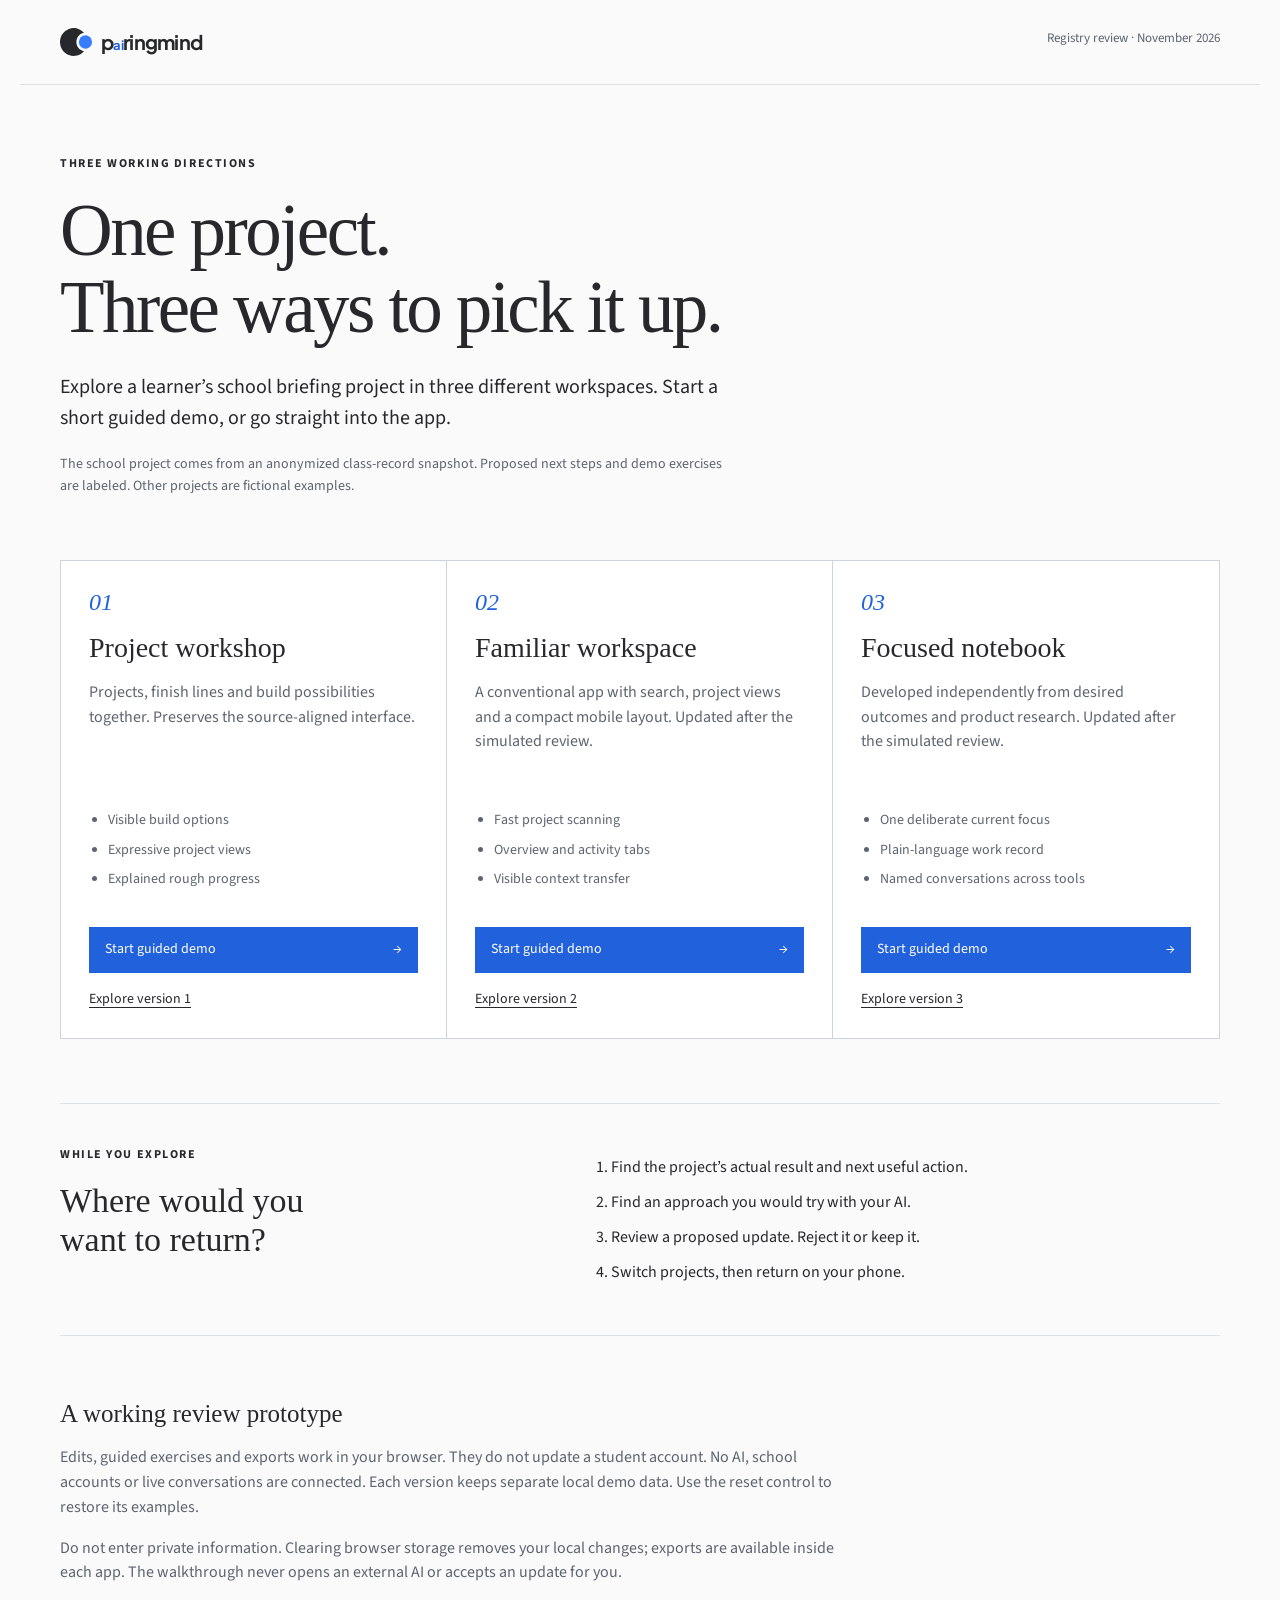
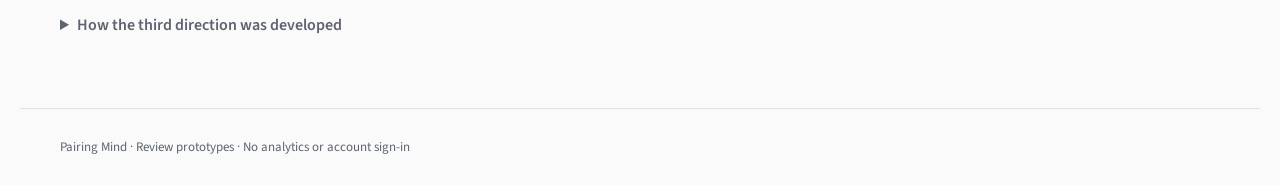
==== index.html @ 6c9ee4b0 "Publish three branded registry review demos with anonymized project data" ====
<!doctype html><html lang="en"><head><meta http-equiv="Content-Security-Policy" content="default-src 'none'; script-src 'self'; style-src 'self' 'unsafe-inline'; img-src 'self' data:; font-src 'self'; connect-src 'none'; object-src 'none'; base-uri 'none'; form-action 'none'"><meta name="referrer" content="no-referrer"><meta name="robots" content="noindex,nofollow"><meta charset="utf-8"><meta name="viewport" content="width=device-width,initial-scale=1"><meta name="robots" content="noindex,nofollow"><meta name="referrer" content="no-referrer"><title>Pairing Mind · Registry review</title><link rel="stylesheet" href="review-home.css"><link rel="stylesheet" href="brand.css"><script src="brand.js" defer></script></head><body><header><a class="brand" href="./">pairing mind</a><span>Registry review · November 2026</span></header><main><div class="intro"><p class="eyebrow">Three working directions</p><h1>One project.<br>Three ways to pick it up.</h1><p class="lede">Explore a learner’s school briefing project in three different workspaces. Start a short guided demo, or go straight into the app.</p><p class="note">The school project comes from an anonymized class-record snapshot. Proposed next steps and demo exercises are labeled. Other projects are fictional examples.</p></div><div class="versions"><article><span class="number">01</span><h2>Project workshop</h2><p>Projects, finish lines and build possibilities together. Preserves the source-aligned interface.</p><ul><li>Visible build options</li><li>Expressive project views</li><li>Explained rough progress</li></ul><a class="primary" href="01-preserved/?tour=1#projects">Start guided demo <span>→</span></a><a href="01-preserved/#projects">Explore version 1</a></article><article><span class="number">02</span><h2>Familiar workspace</h2><p>A conventional app with search, project views and a compact mobile layout. Updated after the simulated review.</p><ul><li>Fast project scanning</li><li>Overview and activity tabs</li><li>Visible context transfer</li></ul><a class="primary" href="02-saas/?tour=1#projects">Start guided demo <span>→</span></a><a href="02-saas/#projects">Explore version 2</a></article><article><span class="number">03</span><h2>Focused notebook</h2><p>Developed independently from desired outcomes and product research. Updated after the simulated review.</p><ul><li>One deliberate current focus</li><li>Plain-language work record</li><li>Named conversations across tools</li></ul><a class="primary" href="03-independent/?tour=1#projects">Start guided demo <span>→</span></a><a href="03-independent/#projects">Explore version 3</a></article></div><section class="review-prompt"><div><p class="eyebrow">While you explore</p><h2>Where would you want to return?</h2></div><ol><li>Find the project’s actual result and next useful action.</li><li>Find an approach you would try with your AI.</li><li>Review a proposed update. Reject it or keep it.</li><li>Switch projects, then return on your phone.</li></ol></section><section class="limits"><h2>A working review prototype</h2><p>Edits, guided exercises and exports work in your browser. They do not update a student account. No AI, school accounts or live conversations are connected. Each version keeps separate local demo data. Use the reset control to restore its examples.</p><p>Do not enter private information. Clearing browser storage removes your local changes; exports are available inside each app. The walkthrough never opens an external AI or accepts an update for you.</p><details><summary>How the third direction was developed</summary><p>The independent builder received the desired outcomes and common scenarios, without the prior interfaces or founder mockup. It researched <a href="https://help.openai.com/en/articles/10169521-projects-in-chatgpt" rel="noopener noreferrer">ChatGPT Projects</a>, <a href="https://support.claude.com/en/articles/9517075-what-are-projects" rel="noopener noreferrer">Claude Projects</a>, <a href="https://linear.app/docs/initiative-and-project-updates" rel="noopener noreferrer">Linear updates</a> and <a href="https://www.todoist.com/help/todoist/get-started/use-the-inbox-in-todoist-HwHvYErS" rel="noopener noreferrer">Todoist capture</a>. The same four simulated perspectives then navigated all three. These reviews informed fixes; they are not human usability research.</p></details></section></main><footer>Pairing Mind · Review prototypes · No analytics or account sign-in</footer></body></html>
---- review-home.css ----
*{box-sizing:border-box}body{margin:0;background:#f5f3ed;color:#233b32;font:16px/1.55 system-ui,sans-serif}a{color:inherit;text-underline-offset:4px}a:focus-visible,summary:focus-visible{outline:3px solid #a84b2e;outline-offset:5px}header,main,footer{max-width:1240px;margin:auto;padding:28px 40px}header{display:flex;justify-content:space-between;gap:20px;border-bottom:1px solid #cdd2c9}.brand{font-weight:750;letter-spacing:-.04em;text-decoration:none;font-size:23px}header span,footer{font-size:13px;color:#506258}.intro{padding:30px 0 48px;max-width:800px}.eyebrow{text-transform:uppercase;font-size:12px;font-weight:700;letter-spacing:.13em}h1{font:500 clamp(40px,5.7vw,76px)/1.06 Georgia,serif;letter-spacing:-.035em;margin:18px 0 26px}.lede{font-size:20px;max-width:680px}.note{font-size:14px;max-width:680px;color:#536359}.versions{display:grid;grid-template-columns:repeat(3,minmax(0,1fr));border:1px solid #b9c4b7;background:#fffef9}.versions article{padding:28px;display:flex;flex-direction:column;border-right:1px solid #b9c4b7}.versions article:last-child{border:0}.number{font:italic 24px Georgia,serif;color:#97503b}h2{font:500 28px/1.15 Georgia,serif;margin:16px 0}.versions p{min-height:100px;margin:0}.versions ul{padding-left:19px;margin:22px 0 28px;color:#506258;font-size:14px;flex:1}.versions li{margin:8px 0}.versions a{font-size:14px}.primary{display:flex;justify-content:space-between;background:#244438;color:white;padding:12px 16px;text-decoration:none;margin-bottom:16px}.primary:hover{background:#162e25}.review-prompt{display:grid;grid-template-columns:1fr 1.4fr;gap:48px;margin:64px 0;padding:30px 0;border-block:1px solid #cdd2c9}.review-prompt h2{max-width:280px;font-size:34px}.review-prompt li{padding:5px 0}.limits{max-width:800px}.limits p,.limits details{color:#506258}.limits h2{font-size:25px}summary{cursor:pointer;padding:12px 0;font-weight:600}footer{margin-top:30px;border-top:1px solid #cdd2c9}@media(max-width:800px){header,main,footer{padding:22px}.versions{grid-template-columns:1fr}.versions article{border-right:0;border-bottom:1px solid #b9c4b7}.versions p{min-height:0}.review-prompt{grid-template-columns:1fr;gap:4px;margin:40px 0}header span{max-width:145px;text-align:right}.intro{padding-top:20px}}
---- brand.css ----
@font-face{font-family:PMJakarta;src:url('01-preserved/assets/plusjakartasans.ttf') format('truetype');font-weight:200 800;font-display:swap}@font-face{font-family:PMSource;src:url('01-preserved/assets/sourcesans3.ttf') format('truetype');font-weight:200 900;font-display:swap}
:root{--paper:#FAFAFA;--surface:#fff;--ink:#26282B;--muted:#5d6470;--line:#dce1e8;--blue:#2161DB;--sidebar:#26282B;--green:#2161DB;--green-hover:#174ba9;--pale:#E9EDF3;--pale-ink:#283b5d;--rust:#2161DB;--rust-pale:#edf3ff;--white:#fff;--sans:PMSource,system-ui,sans-serif;--shadow:0 20px 80px #26282b20}
body{background:#FAFAFA;color:#26282B}body,.review-bar,.review-tour{font-family:PMSource,system-ui,sans-serif}.pm-brand{display:inline-flex!important;align-items:center!important;gap:9px!important;text-decoration:none!important;color:#26282B!important;white-space:nowrap}.pm-brand:before,.pm-brand:after{content:none!important}.pm-brand img{display:block!important;width:32px!important;height:28px!important;object-fit:contain!important;filter:none!important}.pm-wordmark{font:700 20px/1.2 PMJakarta,system-ui,sans-serif!important;letter-spacing:-.7px!important;color:inherit}.pm-ai{color:#2161DB}.rail .pm-brand{color:#FAFAFA!important}.rail .pm-ai{color:#7FA8FF}.rail{background:#26282B;color:#E9EDF3}.rail .nav a.active{background:#3a4353;color:#fff}.rail-note{background:#30353d!important;border-color:#48515f!important}.rail-note p,.rail-note a{color:#E9EDF3!important}.tool-shelf{background:#26282B!important;color:#fff}.tool-shelf .section-intro,.tool-shelf .shelf-tool p,.tool-shelf .eyebrow{color:#d7e0ef!important}.tool-shelf .shelf-tool{border-color:#566174!important}.tool-shelf .shelf-tool>span{color:#a9c6ff!important}.saas-app{--sidebar:#fff}.btn.primary,.saas-app .btn.primary,.review-tour button.primary,.versions .primary{background:#2161DB!important;border-color:#2161DB!important;color:#fff!important}.btn.primary:hover,.saas-app .btn.primary:hover,.review-tour button.primary:hover,.versions .primary:hover{background:#174ba9!important}.focus{background:#26282B!important;color:#fff}.focus .quiet,.focus .eyebrow{color:#cddaf0!important}.focus .btn.light{background:#fff!important;color:#2161DB!important}.next-block{background:#E9EDF3!important;color:#26282B!important}.next-block .eyebrow{color:#435574!important}.next-block .btn.light{background:#2161DB!important;color:#fff!important}.review-bar{background:#26282B;border-color:#5d6470}.review-tour{background:#fff;color:#26282B;border-color:#aab8ce;box-shadow:0 8px 32px #26282b25}.review-tour button{color:#26282B;border-color:#aab8ce}.review-tour .tour-top{color:#5d6470}.tour-target{outline-color:#2161DB!important}a:focus-visible,button:focus-visible,summary:focus-visible{outline-color:#2161DB}.review-bar a:focus-visible,.review-bar button:focus-visible{outline-color:#a9c6ff}.versions{background:#fff;border-color:#ccd4df}.versions article{border-color:#ccd4df}.versions .number{color:#2161DB}.versions p,.versions ul,.note,.limits p,.limits details{color:#5d6470}.review-prompt,header,footer{border-color:#dce1e8}header span,footer{color:#5d6470}.review-prompt h2,.intro h1{color:#26282B}
.next-block .small,.next-block .muted,.next-block .help{color:#435574!important}
.next-block>p{color:#435574!important}
.next-block small{color:#435574!important}
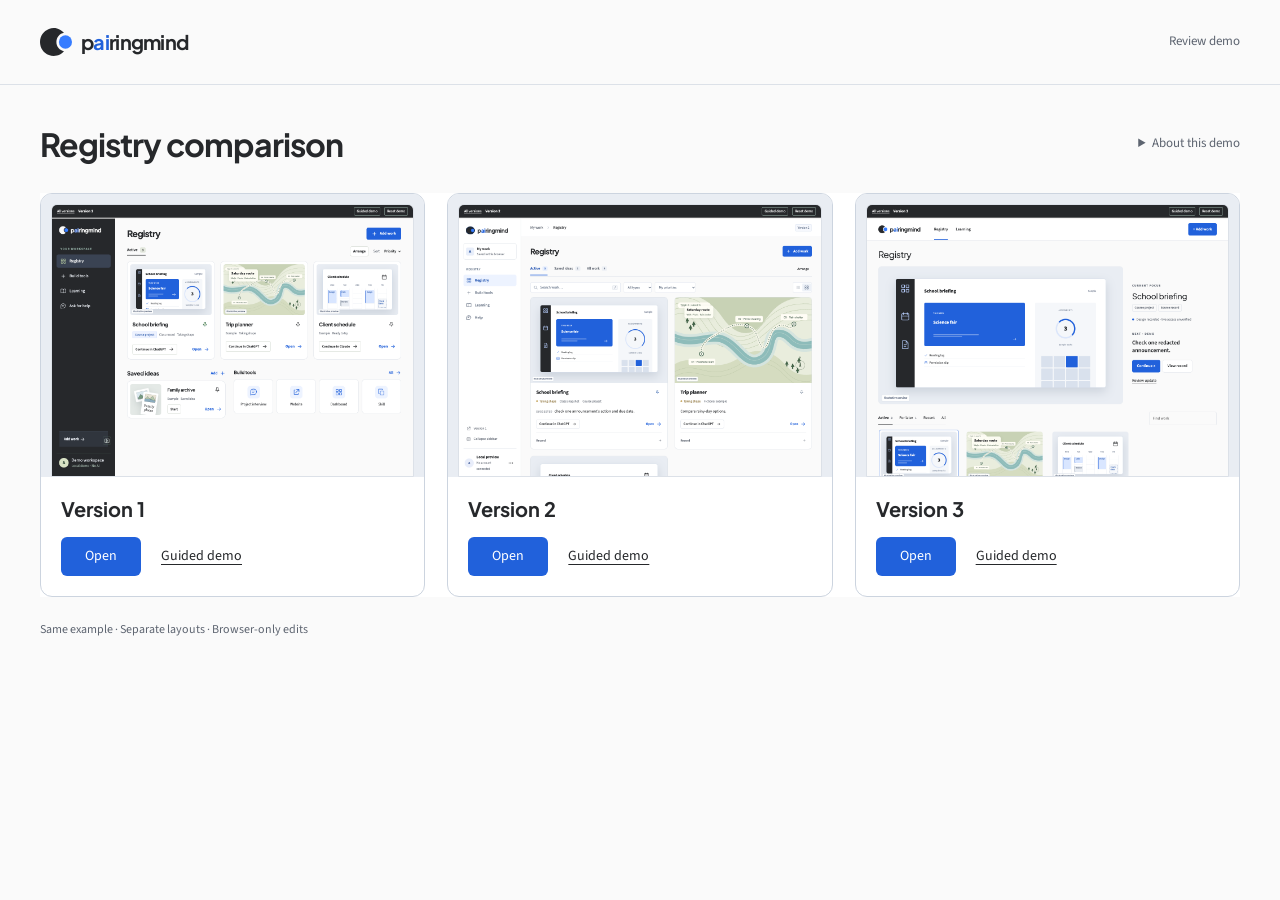
==== commit f4f0f7ef: "Make registry demos visual and simplify review language" ====
--- a/index.html
+++ b/index.html
@@ -1 +1 @@
-<!doctype html><html lang="en"><head><meta http-equiv="Content-Security-Policy" content="default-src 'none'; script-src 'self'; style-src 'self' 'unsafe-inline'; img-src 'self' data:; font-src 'self'; connect-src 'none'; object-src 'none'; base-uri 'none'; form-action 'none'"><meta name="referrer" content="no-referrer"><meta name="robots" content="noindex,nofollow"><meta charset="utf-8"><meta name="viewport" content="width=device-width,initial-scale=1"><meta name="robots" content="noindex,nofollow"><meta name="referrer" content="no-referrer"><title>Pairing Mind · Registry review</title><link rel="stylesheet" href="review-home.css"><link rel="stylesheet" href="brand.css"><script src="brand.js" defer></script></head><body><header><a class="brand" href="./">pairing mind</a><span>Registry review · November 2026</span></header><main><div class="intro"><p class="eyebrow">Three working directions</p><h1>One project.<br>Three ways to pick it up.</h1><p class="lede">Explore a learner’s school briefing project in three different workspaces. Start a short guided demo, or go straight into the app.</p><p class="note">The school project comes from an anonymized class-record snapshot. Proposed next steps and demo exercises are labeled. Other projects are fictional examples.</p></div><div class="versions"><article><span class="number">01</span><h2>Project workshop</h2><p>Projects, finish lines and build possibilities together. Preserves the source-aligned interface.</p><ul><li>Visible build options</li><li>Expressive project views</li><li>Explained rough progress</li></ul><a class="primary" href="01-preserved/?tour=1#projects">Start guided demo <span>→</span></a><a href="01-preserved/#projects">Explore version 1</a></article><article><span class="number">02</span><h2>Familiar workspace</h2><p>A conventional app with search, project views and a compact mobile layout. Updated after the simulated review.</p><ul><li>Fast project scanning</li><li>Overview and activity tabs</li><li>Visible context transfer</li></ul><a class="primary" href="02-saas/?tour=1#projects">Start guided demo <span>→</span></a><a href="02-saas/#projects">Explore version 2</a></article><article><span class="number">03</span><h2>Focused notebook</h2><p>Developed independently from desired outcomes and product research. Updated after the simulated review.</p><ul><li>One deliberate current focus</li><li>Plain-language work record</li><li>Named conversations across tools</li></ul><a class="primary" href="03-independent/?tour=1#projects">Start guided demo <span>→</span></a><a href="03-independent/#projects">Explore version 3</a></article></div><section class="review-prompt"><div><p class="eyebrow">While you explore</p><h2>Where would you want to return?</h2></div><ol><li>Find the project’s actual result and next useful action.</li><li>Find an approach you would try with your AI.</li><li>Review a proposed update. Reject it or keep it.</li><li>Switch projects, then return on your phone.</li></ol></section><section class="limits"><h2>A working review prototype</h2><p>Edits, guided exercises and exports work in your browser. They do not update a student account. No AI, school accounts or live conversations are connected. Each version keeps separate local demo data. Use the reset control to restore its examples.</p><p>Do not enter private information. Clearing browser storage removes your local changes; exports are available inside each app. The walkthrough never opens an external AI or accepts an update for you.</p><details><summary>How the third direction was developed</summary><p>The independent builder received the desired outcomes and common scenarios, without the prior interfaces or founder mockup. It researched <a href="https://help.openai.com/en/articles/10169521-projects-in-chatgpt" rel="noopener noreferrer">ChatGPT Projects</a>, <a href="https://support.claude.com/en/articles/9517075-what-are-projects" rel="noopener noreferrer">Claude Projects</a>, <a href="https://linear.app/docs/initiative-and-project-updates" rel="noopener noreferrer">Linear updates</a> and <a href="https://www.todoist.com/help/todoist/get-started/use-the-inbox-in-todoist-HwHvYErS" rel="noopener noreferrer">Todoist capture</a>. The same four simulated perspectives then navigated all three. These reviews informed fixes; they are not human usability research.</p></details></section></main><footer>Pairing Mind · Review prototypes · No analytics or account sign-in</footer></body></html>+<!doctype html><html lang="en"><head><meta http-equiv="Content-Security-Policy" content="default-src 'none'; script-src 'self'; style-src 'self' 'unsafe-inline'; img-src 'self' data:; font-src 'self'; connect-src 'none'; object-src 'none'; base-uri 'none'; form-action 'none'"><meta name="referrer" content="no-referrer"><meta name="robots" content="noindex,nofollow"><meta charset="utf-8"><meta name="viewport" content="width=device-width,initial-scale=1"><meta name="robots" content="noindex,nofollow"><meta name="referrer" content="no-referrer"><title>Pairing Mind · Registry comparison</title><link rel="stylesheet" href="review-home.css"><link rel="stylesheet" href="brand.css"><script src="brand.js" defer></script></head><body><header><a class="brand pm-brand" data-pm-brand="true" href="./" aria-label="Pairing Mind home"><img src="brand/mark.svg" alt=""><span class="pm-wordmark label">p<span class="pm-ai">ai</span>ringmind</span></a><span>Review demo</span></header><main><div class="comparison-heading"><h1>Registry comparison</h1><details class="about-demo"><summary>About this demo</summary><p>All three use the same anonymized class record. Previews and exercise updates are illustrative. Edits stay in this browser. No student accounts or AI tools are connected.</p></details></div><div class="versions"><article><a class="screen-link" href="01-preserved/#projects" aria-label="Open version 1"><img src="screens/version-1.png" alt="Version 1 registry interface"></a><div class="version-caption"><h2>Version 1</h2><div class="version-actions"><a class="primary" href="01-preserved/#projects">Open</a><a href="01-preserved/?tour=1#projects">Guided demo</a></div></div></article><article><a class="screen-link" href="02-saas/#projects" aria-label="Open version 2"><img src="screens/version-2.png" alt="Version 2 registry interface"></a><div class="version-caption"><h2>Version 2</h2><div class="version-actions"><a class="primary" href="02-saas/#projects">Open</a><a href="02-saas/?tour=1#projects">Guided demo</a></div></div></article><article><a class="screen-link" href="03-independent/#projects" aria-label="Open version 3"><img src="screens/version-3.png" alt="Version 3 registry interface"></a><div class="version-caption"><h2>Version 3</h2><div class="version-actions"><a class="primary" href="03-independent/#projects">Open</a><a href="03-independent/?tour=1#projects">Guided demo</a></div></div></article></div><p class="comparison-note">Same example · Separate layouts · Browser-only edits</p></main></body></html>
--- a/review-home.css
+++ b/review-home.css
@@ -1 +1 @@
-*{box-sizing:border-box}body{margin:0;background:#f5f3ed;color:#233b32;font:16px/1.55 system-ui,sans-serif}a{color:inherit;text-underline-offset:4px}a:focus-visible,summary:focus-visible{outline:3px solid #a84b2e;outline-offset:5px}header,main,footer{max-width:1240px;margin:auto;padding:28px 40px}header{display:flex;justify-content:space-between;gap:20px;border-bottom:1px solid #cdd2c9}.brand{font-weight:750;letter-spacing:-.04em;text-decoration:none;font-size:23px}header span,footer{font-size:13px;color:#506258}.intro{padding:30px 0 48px;max-width:800px}.eyebrow{text-transform:uppercase;font-size:12px;font-weight:700;letter-spacing:.13em}h1{font:500 clamp(40px,5.7vw,76px)/1.06 Georgia,serif;letter-spacing:-.035em;margin:18px 0 26px}.lede{font-size:20px;max-width:680px}.note{font-size:14px;max-width:680px;color:#536359}.versions{display:grid;grid-template-columns:repeat(3,minmax(0,1fr));border:1px solid #b9c4b7;background:#fffef9}.versions article{padding:28px;display:flex;flex-direction:column;border-right:1px solid #b9c4b7}.versions article:last-child{border:0}.number{font:italic 24px Georgia,serif;color:#97503b}h2{font:500 28px/1.15 Georgia,serif;margin:16px 0}.versions p{min-height:100px;margin:0}.versions ul{padding-left:19px;margin:22px 0 28px;color:#506258;font-size:14px;flex:1}.versions li{margin:8px 0}.versions a{font-size:14px}.primary{display:flex;justify-content:space-between;background:#244438;color:white;padding:12px 16px;text-decoration:none;margin-bottom:16px}.primary:hover{background:#162e25}.review-prompt{display:grid;grid-template-columns:1fr 1.4fr;gap:48px;margin:64px 0;padding:30px 0;border-block:1px solid #cdd2c9}.review-prompt h2{max-width:280px;font-size:34px}.review-prompt li{padding:5px 0}.limits{max-width:800px}.limits p,.limits details{color:#506258}.limits h2{font-size:25px}summary{cursor:pointer;padding:12px 0;font-weight:600}footer{margin-top:30px;border-top:1px solid #cdd2c9}@media(max-width:800px){header,main,footer{padding:22px}.versions{grid-template-columns:1fr}.versions article{border-right:0;border-bottom:1px solid #b9c4b7}.versions p{min-height:0}.review-prompt{grid-template-columns:1fr;gap:4px;margin:40px 0}header span{max-width:145px;text-align:right}.intro{padding-top:20px}}+*{box-sizing:border-box}body{margin:0;background:#FAFAFA;color:#26282B;font:16px/1.5 PMSource,system-ui,sans-serif}a{color:inherit;text-underline-offset:4px}a:focus-visible,summary:focus-visible{outline:3px solid #2161db;outline-offset:4px}header,main{max-width:1480px;margin:auto;padding:28px 40px}header{display:flex;justify-content:space-between;align-items:center;border-bottom:1px solid #dce1e8}.brand{font-weight:700;text-decoration:none;font-size:22px}header>span{font-size:13px;color:#5d6470}.comparison-heading{display:flex;align-items:center;justify-content:space-between;gap:24px;margin:12px 0 30px}h1{font:700 32px/1.2 PMJakarta,system-ui,sans-serif;letter-spacing:-1px;margin:0}.about-demo{position:relative;font-size:13px;color:#5d6470}.about-demo summary{cursor:pointer}.about-demo p{position:absolute;right:0;z-index:2;width:310px;background:#fff;border:1px solid #dce1e8;box-shadow:0 8px 30px #26282b13;border-radius:8px;padding:20px}.versions{display:grid;grid-template-columns:repeat(3,minmax(0,1fr));gap:22px}.versions article{min-width:0;border:1px solid #dce1e8;border-radius:12px;overflow:hidden;background:#fff}.screen-link{display:block;background:#e9edf3;padding:10px 10px 0;overflow:hidden}.screen-link img{display:block;width:100%;aspect-ratio:4/3;object-fit:cover;object-position:top;border:1px solid #dce1e8;border-radius:6px 6px 0 0;transition:transform .18s ease}.screen-link:hover img{transform:translateY(-3px)}.version-caption{padding:20px}.version-caption h2{font:700 20px/1.2 PMJakarta,system-ui,sans-serif;margin:0 0 16px}.version-actions{display:flex;align-items:center;gap:20px;font-size:14px}.version-actions .primary{display:inline-block;padding:9px 24px;border-radius:6px;text-decoration:none;background:#2161DB;color:white}.comparison-note{color:#5d6470;font-size:12px;margin-top:24px}@media(max-width:850px){header,main{padding:22px}.versions{grid-template-columns:1fr;gap:24px}.comparison-heading{align-items:start;gap:18px}h1{font-size:26px}.about-demo{font-size:12px;min-width:80px}.about-demo p{width:270px}.screen-link img{aspect-ratio:4/3}.version-caption{display:flex;align-items:center;justify-content:space-between;gap:16px}.version-caption h2{margin:0;font-size:18px}.version-actions{gap:16px}}@media(prefers-reduced-motion:reduce){.screen-link img{transition:none}}
--- a/brand.css
+++ b/brand.css
@@ -4,3 +4,4 @@
 .next-block .small,.next-block .muted,.next-block .help{color:#435574!important}
 .next-block>p{color:#435574!important}
 .next-block small{color:#435574!important}
+@media(min-width:768px){.mobile-brand.pm-brand{display:none!important}}
